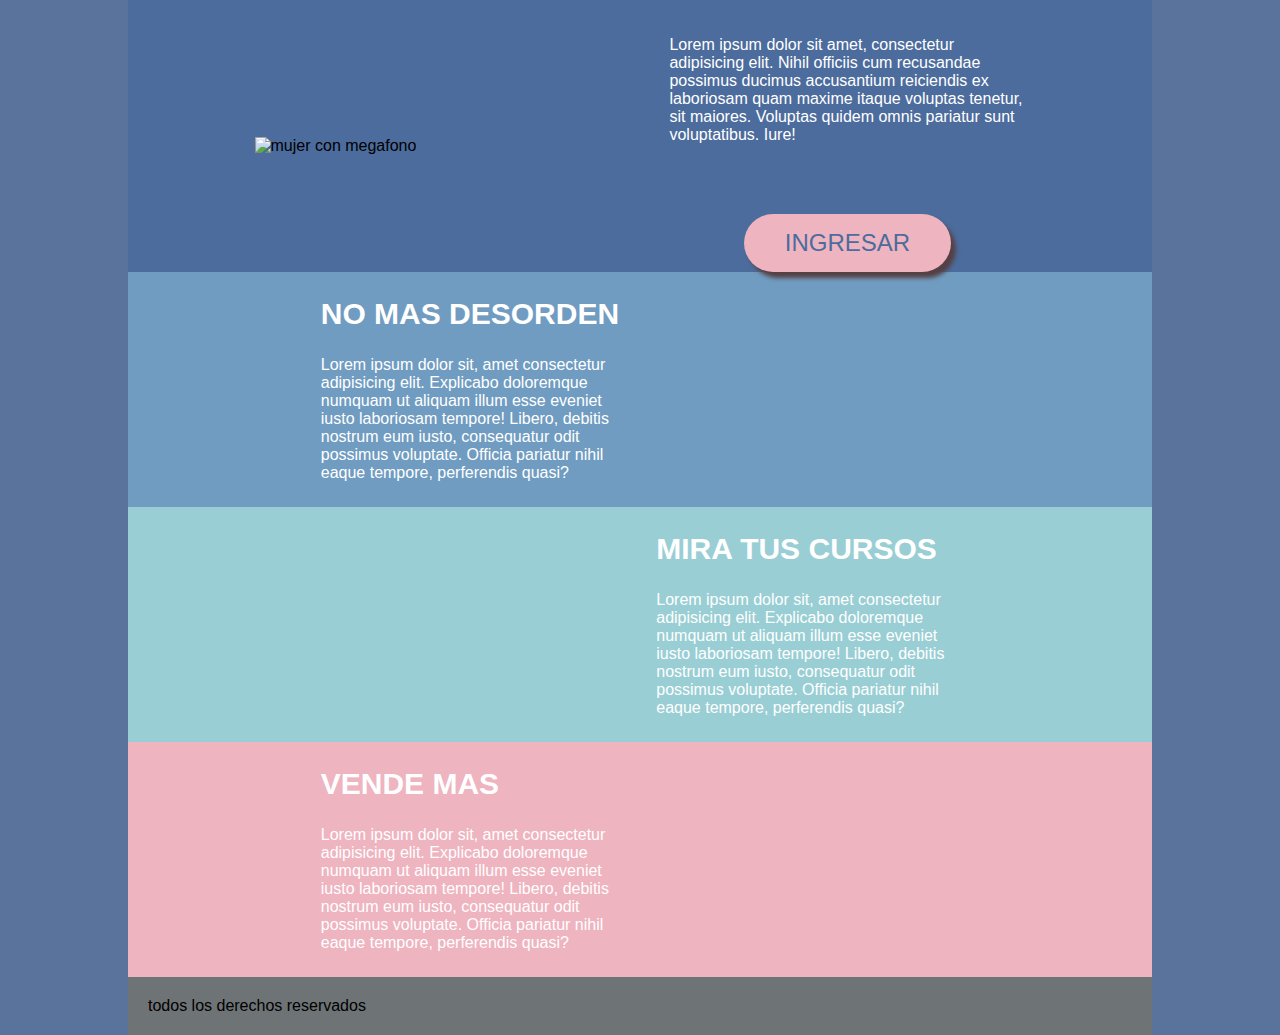
==== landing/index.html @ 53f09458 "landing nueva" ====
<!DOCTYPE html>
<html lang="es">
<head>
	<meta charset="UTF-8">
	<meta name="viewport" content="width=device-width, initial-scale=1.0">
	<link rel="stylesheet" href="style.css">
	<title>A</title>
</head>
<body>
	<div class="content">
		<header>
			<div class="left">
				<img class="img_header" src="woman.svg" alt="mujer con megafono">
			</div>
			<div class="right">
				<div class="text">
					<h1 class="right_tittle">organiza tus ventas</h1>
					<p class="right_p">Lorem ipsum dolor sit amet, consectetur adipisicing elit. Nihil officiis cum recusandae possimus ducimus accusantium reiciendis ex laboriosam quam maxime itaque voluptas tenetur, sit maiores. Voluptas quidem omnis pariatur sunt voluptatibus. Iure!</p>
					<div class="btn-group"><a href=""><button>ingresar</button></a></div>
				</div>
			</div>
		</header>
		<section class="section-one">
		
				<div class="section-left">
					<div>
						<h2>no mas desorden</h2>
						<p>Lorem ipsum dolor sit, amet consectetur adipisicing elit. Explicabo doloremque numquam ut aliquam illum esse eveniet iusto laboriosam tempore! Libero, debitis nostrum eum iusto, consequatur odit possimus voluptate. Officia pariatur nihil eaque tempore, perferendis quasi?</p>
					</div>
				</div>
				<div class="section-rigth"><img class="img-s" src="man.svg" alt=""></div>
			
		</section>

		<section class="section-two">
		
				<div class="section-left">
					<div>
						<h2>mira tus cursos</h2>
						<p>Lorem ipsum dolor sit, amet consectetur adipisicing elit. Explicabo doloremque numquam ut aliquam illum esse eveniet iusto laboriosam tempore! Libero, debitis nostrum eum iusto, consequatur odit possimus voluptate. Officia pariatur nihil eaque tempore, perferendis quasi?</p>
					</div>
				</div>
				<div class="section-rigth"><img class="img-s" src="gamer.svg" alt=""></div>
			
		</section>
		<section class="section-three">
		
				<div class="section-left">
					<div>
						<h2>vende mas</h2>
						<p>Lorem ipsum dolor sit, amet consectetur adipisicing elit. Explicabo doloremque numquam ut aliquam illum esse eveniet iusto laboriosam tempore! Libero, debitis nostrum eum iusto, consequatur odit possimus voluptate. Officia pariatur nihil eaque tempore, perferendis quasi?</p>
					</div>
				</div>
				<div class="section-rigth"><img class="img-s" src="copa.svg" alt=""></div>
			
		</section>
			<footer><p>todos los derechos reservados</p></footer>
	</div>

	
</body>
</html>
---- landing/style.css ----
*{
	margin: 0;
	padding: 0;
	box-sizing: border-box;
	font-family: sans-serif;
}
body{
	background-color: #59739C
}
.content {
	max-width: 1024px;
	margin: 0 auto;
}
header{
	padding-top: 20px;
	background-color: #4C6C9D;
	display: flex;
	justify-content: space-around;
	align-items: center;


}	
	header img {
		width: 444px;
	}


	.right{
		
	}
	.text {
		max-width: 356px;

		
	}
	.right_tittle{
		color: #FFF;
		text-transform: uppercase;
		font-family: helvetica;
		font-size: 30px;
		margin-top: -15%;
		margin-bottom: 10%;
	}	

	.right_p{
		color: #fff;
		font-family: sans-serif, helvetica;
		font-size: 16px;
		
	}
	
	.btn-group{
		display: flex;
		justify-content: center;
		margin-top: 70px;
		
	}
	a {
		
		cursor: pointer;
	}
	button {
		width: 207px;
		height: 76;
		padding: 15px;
		background-color: #EEB4C0;
		border-radius: 53px;
		justify-content: center;
		font-size: 24px;
		text-transform: uppercase;
		color:#4C6C9D ;
		box-shadow: 5px 6px 4px #554044;
		border: none;
	


	}
.section-one{
	background-color: #709CC1;
	display: flex;
	justify-content: space-around;
	align-items: center;
	padding: 25px;

}	
		.section-one img {
			color: #fff;
			width: 390px;
			}
		.section-one p {
			color: #fff;
			font-size: 16px;
			margin-top: 25px;
			
			}
	.section-left {
		width: 303px;

	}



	h2 {
		font-size: 30px;
		color: #fff;
		text-transform: uppercase;

	}

.section-two{
	display: flex;
	background-color: #99CED4;
	padding: 25px;
	justify-content: space-around;
	align-items: center;
    flex-direction: row-reverse;

}
	.section-two img {
		width: 390px;
	}
	.section-two p {
			color: #fff;
			font-size: 16px;
			margin-top: 25px;
			
			}
.section-three{
	display: flex;
	background-color: #EEB4C0;
	padding: 25px;
	justify-content: space-around;
	align-items: center;
	/* flex-direction: row-reverse;*/
}
	.section-three img {
		width: 390px;

	}
	.section-three p {
			color: #fff;
			font-size: 16px;
			margin-top: 25px;
			
			}

footer	{
background-color: #6E7376;
padding: 20px;}
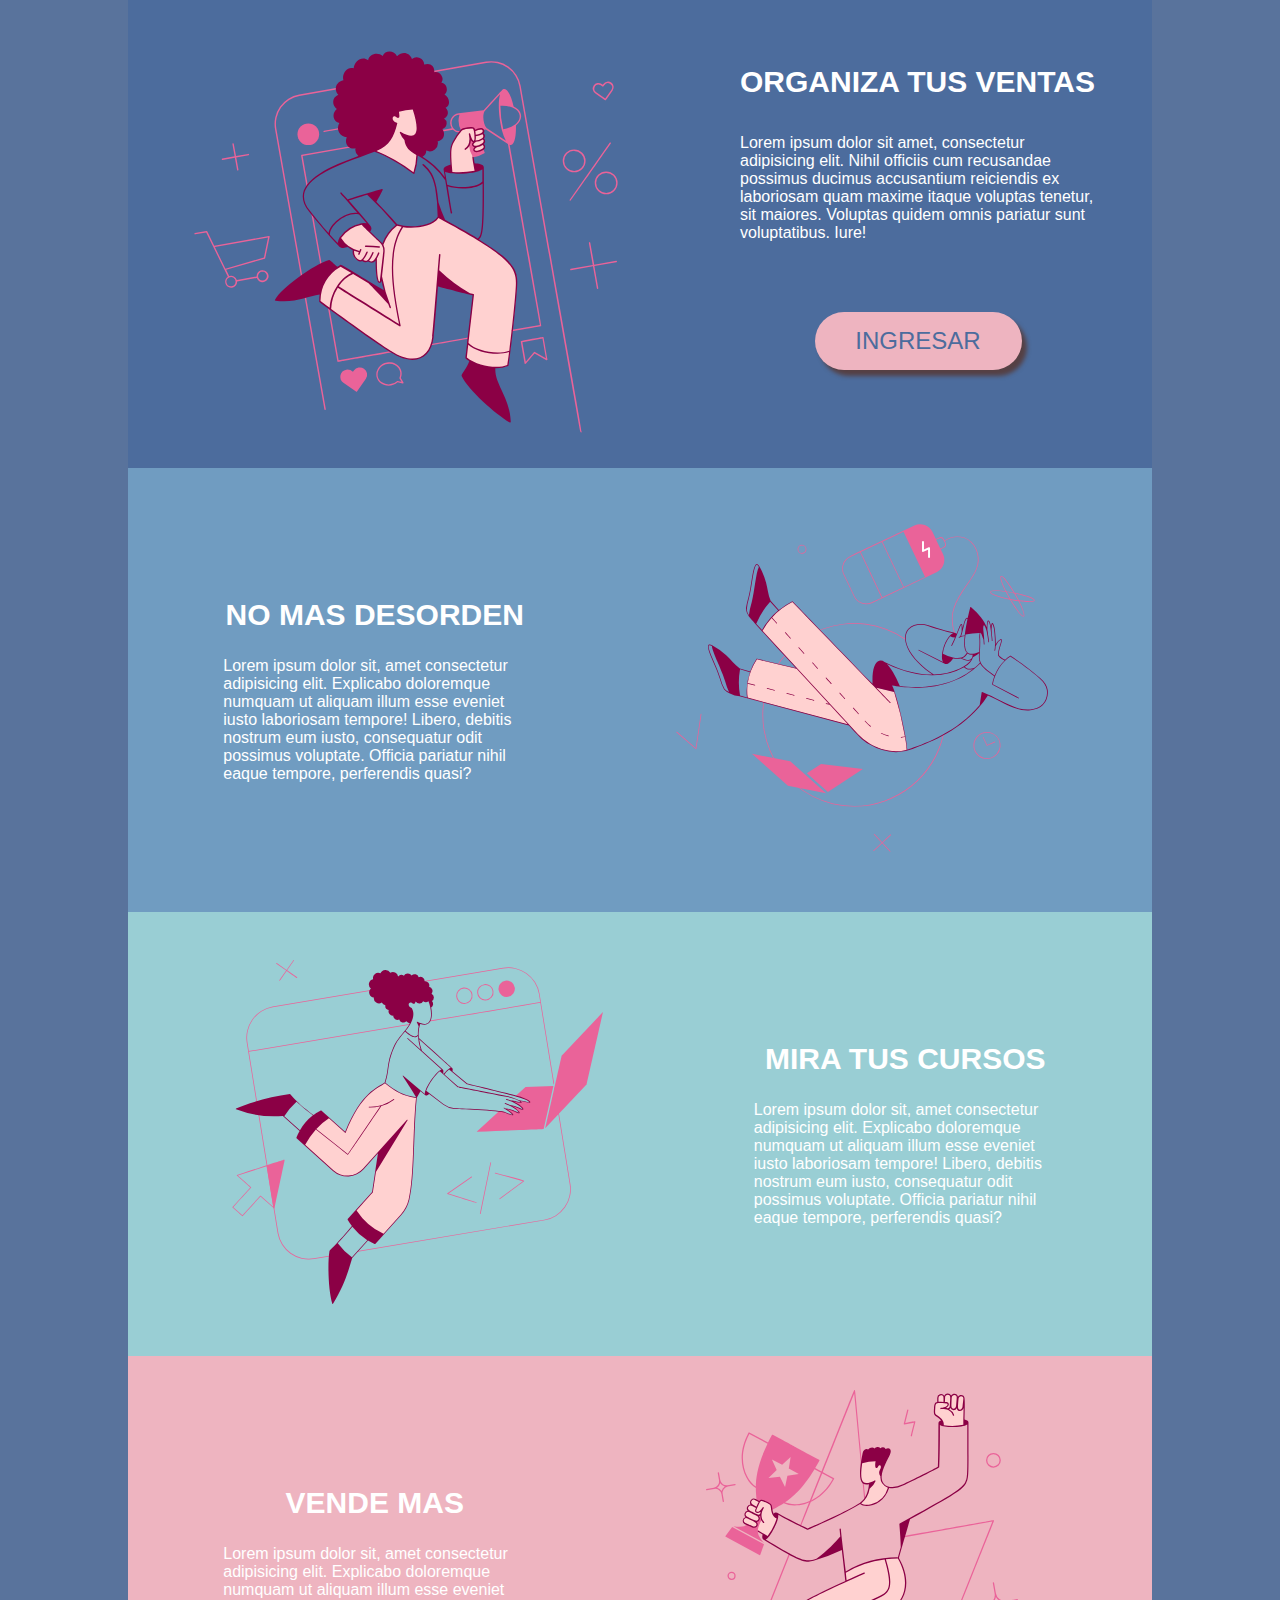
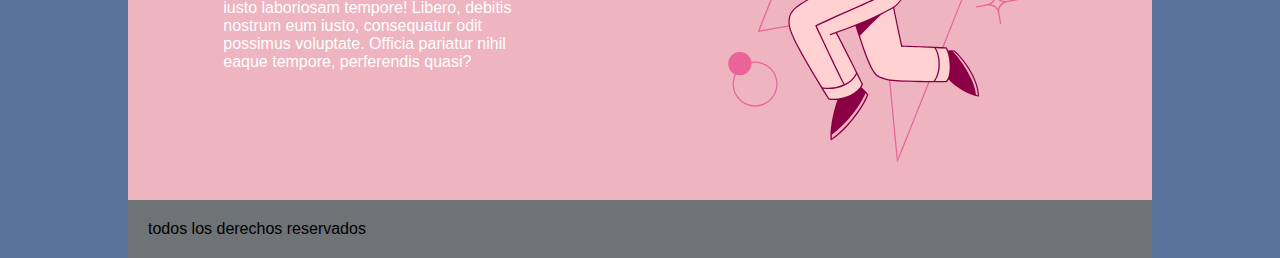
==== commit a21c897d: "- ch title" ====
--- a/landing/index.html
+++ b/landing/index.html
@@ -4,7 +4,7 @@
 	<meta charset="UTF-8">
 	<meta name="viewport" content="width=device-width, initial-scale=1.0">
 	<link rel="stylesheet" href="style.css">
-	<title>A</title>
+	<title>Ediciones Azul</title>
 </head>
 <body>
 	<div class="content">
--- a/landing/style.css
+++ b/landing/style.css
@@ -55,10 +55,7 @@
 		margin-top: 70px;
 		
 	}
-	a {
-		
-		cursor: pointer;
-	}
+	
 	button {
 		width: 207px;
 		height: 76;
@@ -71,6 +68,7 @@
 		color:#4C6C9D ;
 		box-shadow: 5px 6px 4px #554044;
 		border: none;
+		cursor: pointer;
 	
 
 
@@ -104,6 +102,7 @@
 		font-size: 30px;
 		color: #fff;
 		text-transform: uppercase;
+		text-align: center;
 
 	}
 
@@ -146,4 +145,113 @@
 
 footer	{
 background-color: #6E7376;
-padding: 20px;}			+padding: 20px;}	
+
+
+/*responsive bien de cabeza*/		
+@media only screen and (max-width: 425px) {
+	header{
+			flex-direction: column;
+			padding-bottom: 20px;
+		}
+
+			header img {
+		width: 333px;
+	}
+		.right_tittle{
+		
+		font-size: 30px;
+		margin-top: -10%;
+		margin-bottom: 7%;
+	}	
+
+	.btn-group{
+		margin-top: 50px;
+	}
+
+	/*seccion uno*/
+	.section-one{
+		flex-direction: column;
+		padding-top: 35px;
+	}
+		.section-one img{
+			width: 290px;
+		}
+
+		/*seccion dos*/
+	.section-two{
+	
+    flex-direction: column-reverse;
+    padding-bottom: 50px;
+		}
+			.section-two img {
+				width: 290px;
+			}
+	/*seccion 3*/
+	.section-three{
+		flex-direction: column;
+		padding-top: 50px;
+	}
+		.section-three img {
+		width: 290px;
+					}
+}
+
+
+		
+@media only screen and (max-width: 679px) {
+	header{
+			flex-direction: column;
+			padding-bottom: 20px;
+		}
+
+			header img {
+		width: 333px;
+	}
+		.right_tittle{
+		
+		font-size: 30px;
+		margin-top: -10%;
+		margin-bottom: 7%;
+	}	
+
+	.btn-group{
+		margin-top: 50px;
+	}
+
+	/*seccion uno*/
+	.section-one{
+		flex-direction: column;
+		padding-top: 35px;
+	}
+		.section-one img{
+			width: 290px;
+		}
+
+		/*seccion dos*/
+	.section-two{
+	
+    flex-direction: column-reverse;
+    padding-bottom: 50px;
+		}
+			.section-two img {
+				width: 290px;
+			}
+	/*seccion 3*/
+	.section-three{
+		flex-direction: column;
+		padding-top: 50px;
+	}
+		.section-three img {
+		width: 290px;
+					}
+}
+
+
+		
+
+		
+
+
+		
+
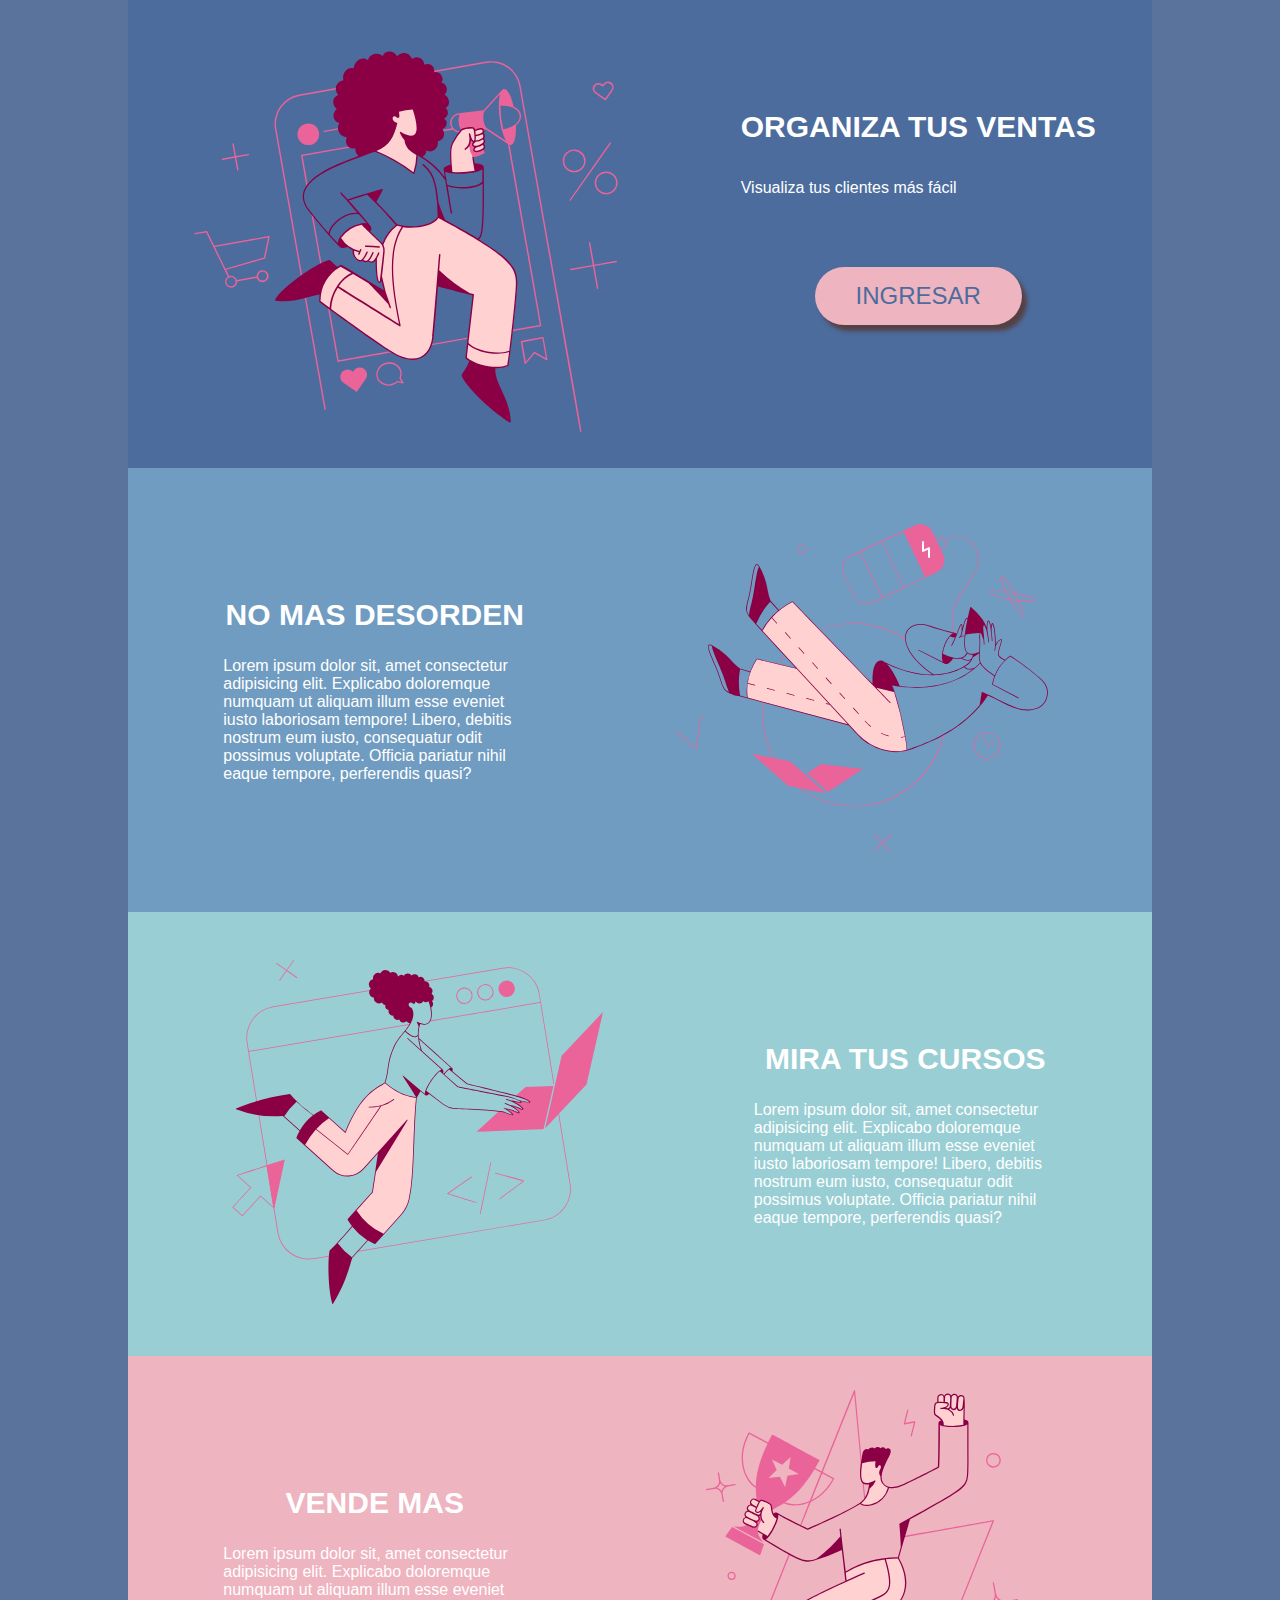
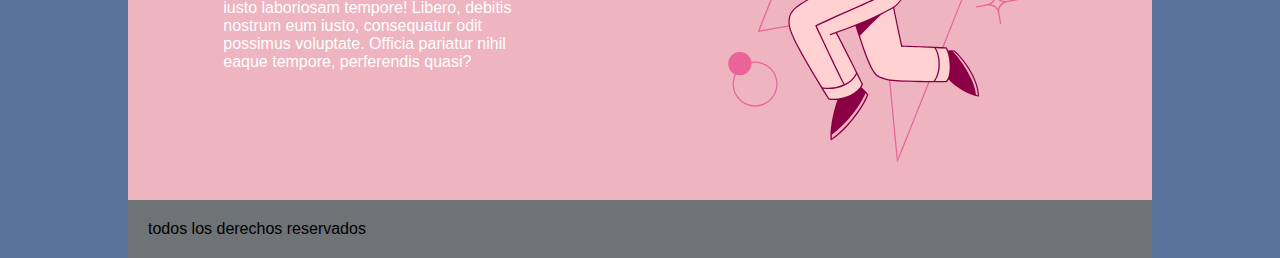
==== commit 0cc88419: "- test CI cambio txt" ====
--- a/landing/index.html
+++ b/landing/index.html
@@ -15,7 +15,7 @@
 			<div class="right">
 				<div class="text">
 					<h1 class="right_tittle">organiza tus ventas</h1>
-					<p class="right_p">Lorem ipsum dolor sit amet, consectetur adipisicing elit. Nihil officiis cum recusandae possimus ducimus accusantium reiciendis ex laboriosam quam maxime itaque voluptas tenetur, sit maiores. Voluptas quidem omnis pariatur sunt voluptatibus. Iure!</p>
+					<p class="right_p">Visualiza tus clientes más fácil</p>
 					<div class="btn-group"><a href=""><button>ingresar</button></a></div>
 				</div>
 			</div>
